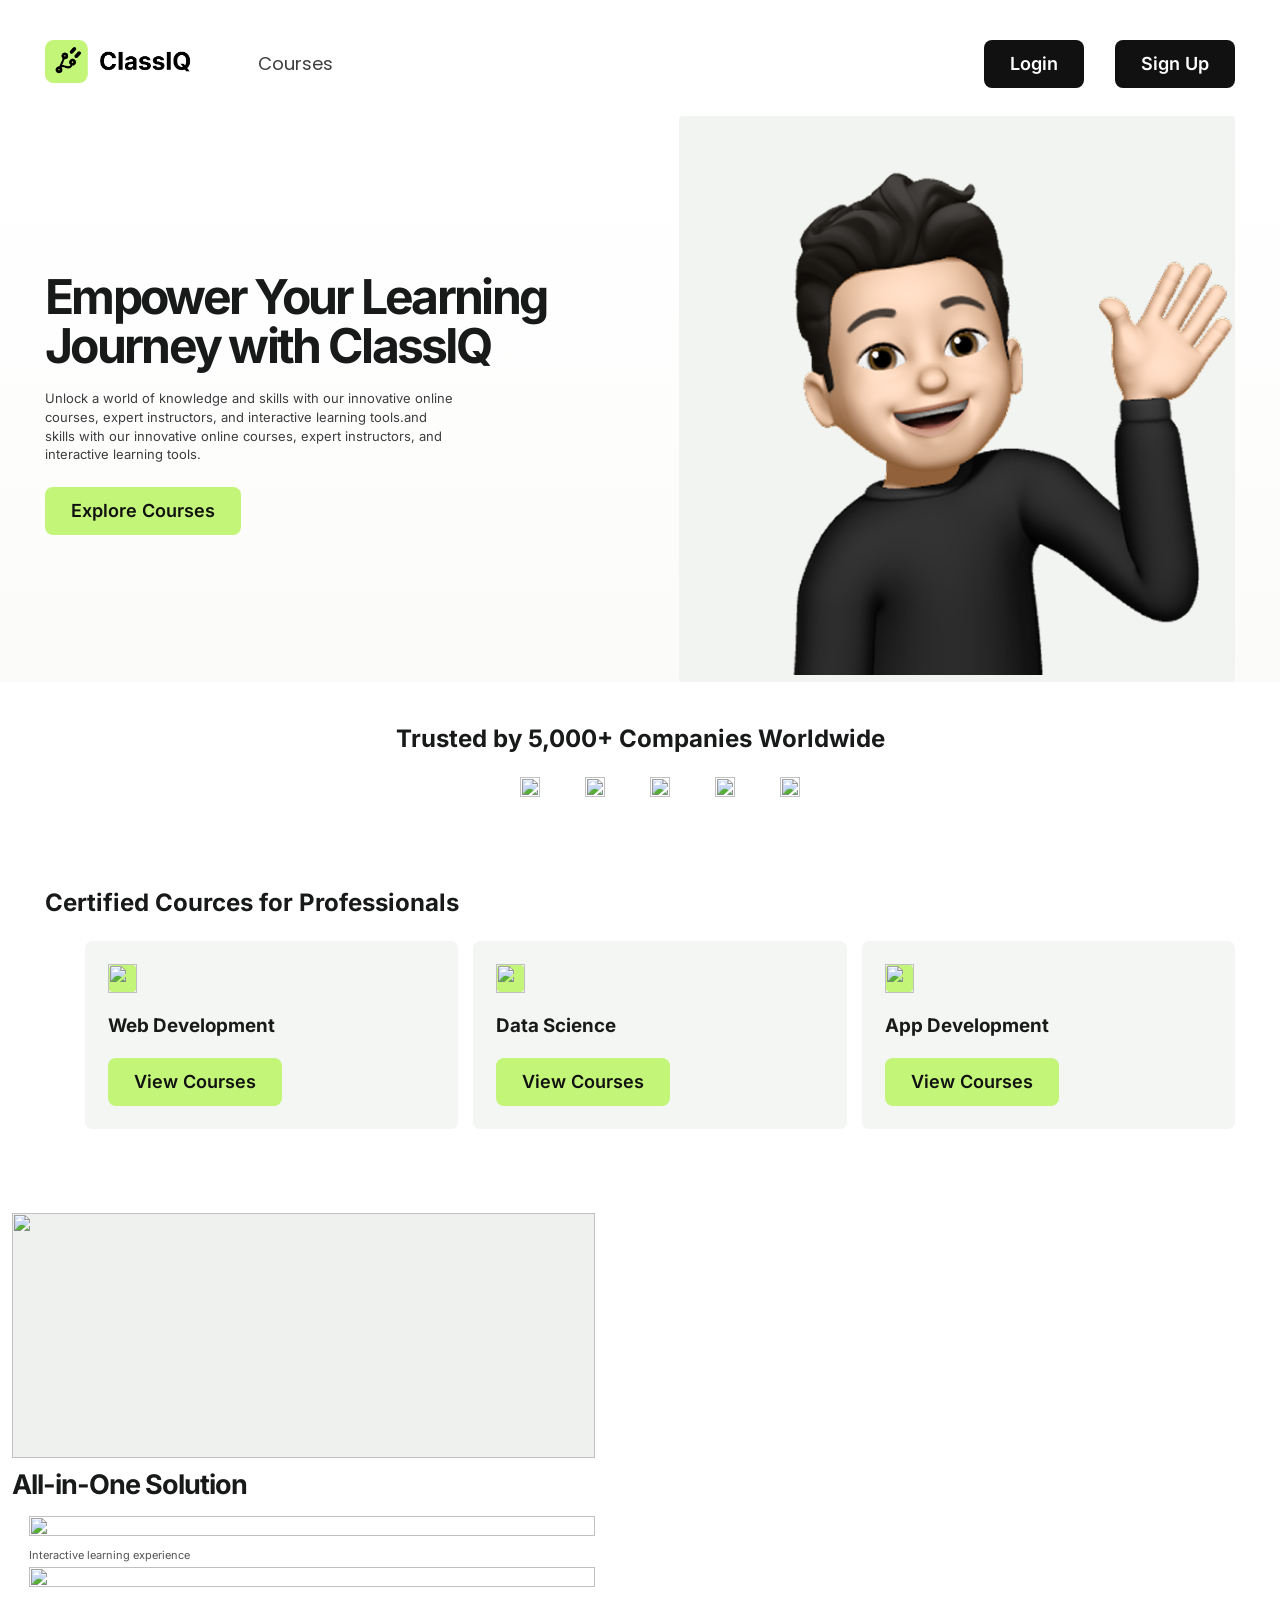
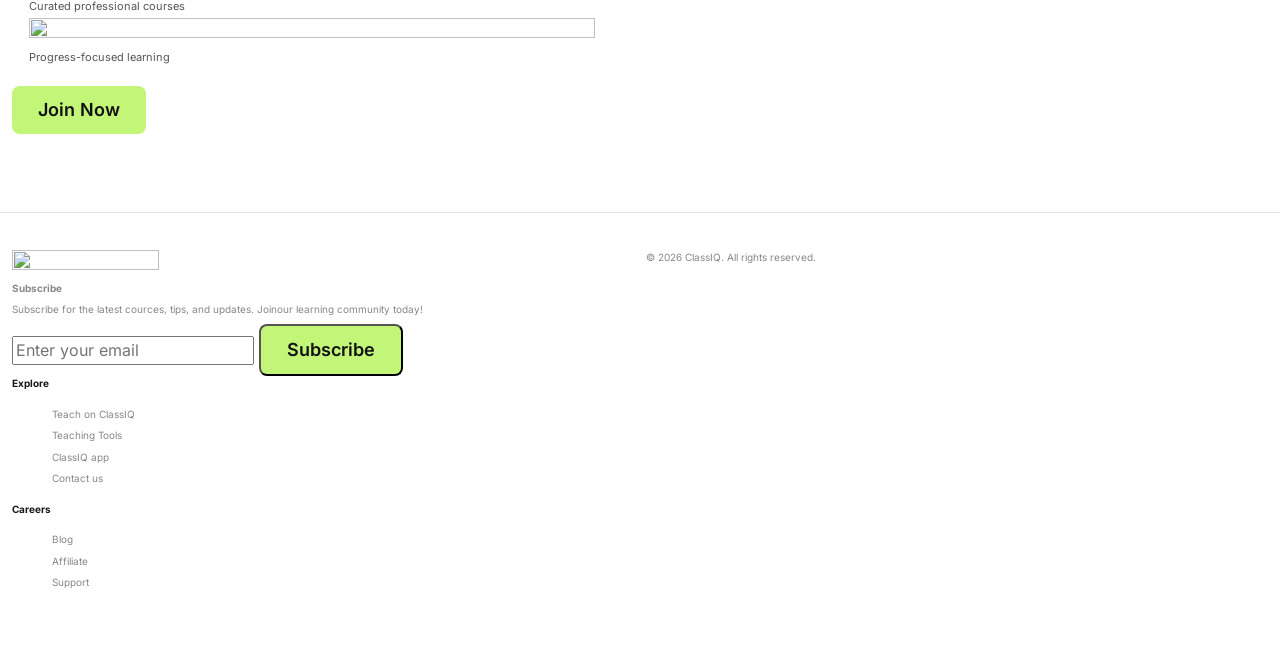
==== index.html @ 42ed6d86 "files uploaded" ====
<!doctype html>
<html lang="en">
<head>
  <meta charset="utf-8">
  <meta name="viewport" content="width=device-width, initial-scale=1">
  <meta name="description" content="ClassIQ - Empower your learning journey">
  <title>ClassIQ — Home</title>
  <link rel="stylesheet" href="assets/css/style.css">
</head>

<body>
<header class="header">
  <div class="container">
    <div class="headerinner">
      <div class="leftsec">
        <button class="mobilemenu" aria-label="Toggle navigation" aria-expanded="false">☰</button>
  
        <div class="logo"><a href="index.html"><img src="assets/images/logo.png" alt="Logo" width="507" height="147"></a></div>
    
        <nav class="desktopnav">
          <a class="active" href="index.html">Home</a>
          <a href="courses.html">Courses</a>
        </nav>
      </div>
  
      <div class="headeractions">
        <a class="btn btnblack" href="login.html">Login</a>
        <a class="btn btnblack" href="signup.html">Sign Up</a>
      </div>
    </div>
  </div>
</header>

<main>
  <section class="hero">
    <div class="container herogrid">
      <div class="herocontent">
        <h1>Empower Your Learning Journey with <span>ClassIQ</span></h1>
        <p class="herotext">Unlock a world of knowledge and skills with our innovative online courses, expert instructors, and interactive learning tools.and skills with our innovative online courses, expert instructors, and interactive learning tools.</p>
        <a class="btn btngreen" href="courses.html">Explore Courses</a>
      </div>

      <div class="herovisual">
        <span class="arrow1"></span>
        <span class="arrow2"></span>
        <img src="assets/images/main-banner-img.png" alt="Person" width="602" height="606">
      </div>
    </div>
  </section>

  <section class="trusted">
    <div class="container">
      <h2>Trusted by 5,000+ Companies Worldwide</h2>

      <ul class="partnerrow">
        <li><img src="" alt="" width="" height=""></li>
        <li><img src="" alt="" width="" height=""></li>
        <li><img src="" alt="" width="" height=""></li>
        <li><img src="" alt="" width="" height=""></li>
        <li><img src="" alt="" width="" height=""></li>
      </ul>
    </div>
  </section>
  

  <section class="cources">
    <div class="container">
      <h2>Certified Cources for Professionals</h2>
  
      <ul>
        <li>        
          <div class="featureicon"><img src="" alt="" width="" height=""></div>
          <h3>Web Development</h3>
          <a class="btn btngreen" href="courses.html">View Courses</a>
        </li>
        <li>        
          <div class="featureicon"><img src="" alt="" width="" height=""></div>
          <h3>Data Science</h3>
          <a class="btn btngreen" href="courses.html">View Courses</a>
        </li>
        <li>        
          <div class="featureicon"><img src="" alt="" width="" height=""></div>
          <h3>App Development</h3>
          <a class="btn btngreen" href="courses.html">View Courses</a>
        </li>
      </ul>
    </div>
  </section>

  <section class="solution" id="about">
    <div class="container">
      <div class="solutionimage"><img src="" alt="" width="" height=""></div>
  
      <div class="solutioncopy">
        <h2>All-in-One Solution</h2>
        <ul>
          <li>
            <div class="iconbox"><img src="" alt="" width="" height=""></div>
            Interactive learning experience
          </li>
          <li>
            <div class="iconbox"><img src="" alt="" width="" height=""></div>
            Curated professional courses
          </li>
          <li>
            <div class="iconbox"><img src="" alt="" width="" height=""></div>
            Progress-focused learning
          </li>
        </ul>
        <a class="btn btngreen" href="courses.html">Join Now</a>
      </div>
    </div>
  </section>
</main>

<footer class="footer">
  <div class="footerinner">
    <div class="container">
      <div class="leftsec">
        <div class="logo"><a href="index.html"><img src="" alt="" width="" height=""></a></div>
        <p><strong>Subscribe</strong></p>
        <p>Subscribe for the latest cources, tips, and updates. Joinour learning community today!</p>
        <div class="formbox">
          <input type="email" name="email" id="enail" placeholder="Enter your email">
          <button class="btn btngreen" type="submit">Subscribe</button>
        </div>
      </div>
    
      <div class="business">
        <h3>Explore</h3>
        <ul>
          <li><a href="">Teach on ClassIQ</a></li>
          <li><a href="">Teaching Tools</a></li>
          <li><a href="">ClassIQ app</a></li>
          <li><a href="">Contact us</a></li>
        </ul>
      </div>
    
      <div class="careers">
        <h3>Careers</h3>
        <ul>
          <li><a href="">Blog</a></li>
          <li><a href="">Affiliate</a></li>
          <li><a href="">Support</a></li>
        </ul>
      </div>
    </div>
  </div>

  <div class="copyright">
    <div class="container">
      <p>&copy; 2026 ClassIQ. All rights reserved.</p>
      <ul>
        <li><a href="" class="socialbtn insta"></a></li>
        <li><a href="" class="socialbtn twt"></a></li>
        <li><a href="" class="socialbtn linkedin"></a></li>
      </ul>
    </div>
  </div>
</footer>


<!-- JavaScript -->
<script src="js/app.js"></script>

</body>
</html>
---- assets/css/style.css ----
/* Global Setting */
:root { --black: #111; --text: #181a19; --muted: #3E3E3E; --green: #C2F578; --green2: #9be329; --bg: #fff; --soft: #f4f6f3; --border: #e4e7e3; --poppins: "Poppins", sans-serif; --inter: "Inter", sans-serif;}
* { box-sizing: border-box; }
html { scroll-behavior: smooth; }
body { margin: 0; color: #181a19; font-family: Inter, ui-sans-serif, system-ui, -apple-system, BlinkMacSystemFont, "Segoe UI", sans-serif; background: #fff; line-height: 1.45; }
a { text-decoration: none; color: inherit; }
button, input { font: inherit; }
ul { list-style-type: none; }
img{ width: 100%; height: 100%;}

/* poppins-300 - latin */
@font-face {
  font-display: swap; /* Check https://developer.mozilla.org/en-US/docs/Web/CSS/@font-face/font-display for other options. */
  font-family: 'Poppins';
  font-style: normal;
  font-weight: 300;
  src: url('/assets/fonts/poppins/poppins-v24-latin-300.woff2') format('woff2'); /* Chrome 36+, Opera 23+, Firefox 39+, Safari 12+, iOS 10+ */
}
/* poppins-regular - latin */
@font-face {
  font-display: swap; /* Check https://developer.mozilla.org/en-US/docs/Web/CSS/@font-face/font-display for other options. */
  font-family: 'Poppins';
  font-style: normal;
  font-weight: 400;
  src: url('/assets/fonts/poppins/poppins-v24-latin-regular.woff2') format('woff2'); /* Chrome 36+, Opera 23+, Firefox 39+, Safari 12+, iOS 10+ */
}
/* poppins-500 - latin */
@font-face {
  font-display: swap; /* Check https://developer.mozilla.org/en-US/docs/Web/CSS/@font-face/font-display for other options. */
  font-family: 'Poppins';
  font-style: normal;
  font-weight: 500;
  src: url('/assets/fonts/poppins/poppins-v24-latin-500.woff2') format('woff2'); /* Chrome 36+, Opera 23+, Firefox 39+, Safari 12+, iOS 10+ */
}
/* poppins-600 - latin */
@font-face {
  font-display: swap; /* Check https://developer.mozilla.org/en-US/docs/Web/CSS/@font-face/font-display for other options. */
  font-family: 'Poppins';
  font-style: normal;
  font-weight: 600;
  src: url('/assets/fonts/poppins/poppins-v24-latin-600.woff2') format('woff2'); /* Chrome 36+, Opera 23+, Firefox 39+, Safari 12+, iOS 10+ */
}
/* poppins-700 - latin */
@font-face {
  font-display: swap; /* Check https://developer.mozilla.org/en-US/docs/Web/CSS/@font-face/font-display for other options. */
  font-family: 'Poppins';
  font-style: normal;
  font-weight: 700;
  src: url('/assets/fonts/poppins/poppins-v24-latin-700.woff2') format('woff2'); /* Chrome 36+, Opera 23+, Firefox 39+, Safari 12+, iOS 10+ */
}
/* poppins-800 - latin */
@font-face {
  font-display: swap; /* Check https://developer.mozilla.org/en-US/docs/Web/CSS/@font-face/font-display for other options. */
  font-family: 'Poppins';
  font-style: normal;
  font-weight: 800;
  src: url('/assets/fonts/poppins/poppins-v24-latin-800.woff2') format('woff2'); /* Chrome 36+, Opera 23+, Firefox 39+, Safari 12+, iOS 10+ */
}

/* inter-regular - latin */
@font-face {
  font-display: swap; /* Check https://developer.mozilla.org/en-US/docs/Web/CSS/@font-face/font-display for other options. */
  font-family: 'Inter';
  font-style: normal;
  font-weight: 400;
  src: url('/assets/fonts/inter/inter-v20-latin-regular.woff2') format('woff2'); /* Chrome 36+, Opera 23+, Firefox 39+, Safari 12+, iOS 10+ */
}
/* inter-600 - latin */
@font-face {
  font-display: swap; /* Check https://developer.mozilla.org/en-US/docs/Web/CSS/@font-face/font-display for other options. */
  font-family: 'Inter';
  font-style: normal;
  font-weight: 600;
  src: url('/assets/fonts/inter/inter-v20-latin-600.woff2') format('woff2'); /* Chrome 36+, Opera 23+, Firefox 39+, Safari 12+, iOS 10+ */
}
/* inter-700 - latin */
@font-face {
  font-display: swap; /* Check https://developer.mozilla.org/en-US/docs/Web/CSS/@font-face/font-display for other options. */
  font-family: 'Inter';
  font-style: normal;
  font-weight: 700;
  src: url('/assets/fonts/inter/inter-v20-latin-700.woff2') format('woff2'); /* Chrome 36+, Opera 23+, Firefox 39+, Safari 12+, iOS 10+ */
}

.container { width: min(1190px, 96%); margin: 0 auto; }

.header { padding: 40px 0 27px; background: var(--bg); }
.headerinner { margin: auto; display: flex; align-items: center; justify-content: space-between;}
.header .leftsec{ display: flex; align-items: center; gap: 66px;}
.logo { width: 147px; height: auto;}

.desktopnav { display: flex; gap: 30px; margin-left: auto; margin-right: 35px; }
.desktopnav a { font-size: 18px; font-style: 400; font-family: var(--poppins); color: var(--muted);}
.desktopnav a:hover { color: var(--green2);}
.desktopnav a.active{ display: none;}

/* Header buttons */
.headeractions { display: flex; gap: 31px; }

/* Buttons */
.btn { border-radius: 8px; display: inline-flex; align-items: center; justify-content: center; gap: 12px; padding: 11px 26px; font-size: 18px; font-weight: 600; font-family: var(--inter); cursor: pointer; transition: .2s; }
.btnblack { background: #111; color: #fff; }
.btnblack:hover { background: #2d2d2d; }
.btnwhite { border-color: #111; background: #fff; }
.btngreen { background: var(--green); color: #111; }
.btngreen:hover { background: var(--green2); transform: translateY(-1px); }
.btnfull { width: 100%; }

/* Mobile menu */
.mobilemenu { display: none; margin-left: auto; border: 0; background: none; font-size: 21px; }

/* HERO */
.hero { background: linear-gradient(180deg, #fff 0, #fbfcfa 100%); }
.herogrid { min-height: 475px; display: grid; grid-template-columns: 1fr .92fr; align-items: center; gap: 30px; }
.hero h1 { font-size: 48px; line-height: 1.03; letter-spacing: -2.7px; margin: 10px 0 18px; }
.hero h1 span, .coursesbanner h1 span { font-weight: 850; }
.herotext { font-size: 13px; color: var(--muted); max-width: 415px; margin: 0 0 23px; }

/* CSS ILLUSTRATION */
.herovisual { background: #f2f4f1; border-radius: 3px; position: relative; overflow: hidden; }

/* TRUSTED SECTION */
.trusted { text-align: center; padding: 21px 0 42px; }
.trusted p { font-size: 9px; color: #a0a3a1; margin: 0; }
.trusted strong { color: #555; }
.partnerrow { display: flex; justify-content: center; align-items: center; gap: 45px; margin: 15px 0 22px; color: #a3a7a4; font-weight: 750; font-size: 14px; }

/* FEATURES */
.cources ul { display: grid; grid-template-columns: repeat(3, 1fr); gap: 15px; padding-bottom: 68px; }
.cources ul li { background: var(--soft); padding: 23px; border-radius: 7px; min-height: 145px; }
.featureicon { width: 29px; height: 29px; background: var(--green); border-radius: 7px; display: grid; place-items: center; font-size: 13px; font-weight: 900; }
.feature h3 { font-size: 13px; margin: 14px 0 5px; }
.feature p { font-size: 10px; color: var(--muted); margin: 0; max-width: 190px; }

/* SOLUTION SECTION */
.solution { display: grid; grid-template-columns: 1fr 1fr; gap: 65px; align-items: center; padding-bottom: 78px; }
.solutionimage { height: 245px; background: #eef1ee; position: relative; overflow: hidden; }
.solution h2 { font-size: 27px; letter-spacing: -1px; margin: 7px 0 12px; }
.solution ul { padding-left: 17px; color: #555; font-size: 11px; line-height: 2.1; margin: 0 0 17px; }

/* FOOTER */
.footer { border-top: 1px solid var(--border); padding: 30px 0 42px; display: grid; grid-template-columns: 2fr 1fr 1fr; gap: 35px; }
.footer p, .footer a { display: block; color: #858985; font-size: 10px; margin: 7px 0; }
.footer h3 { font-size: 10px; margin: 0 0 10px; }

/* AUTH PAGE */
.auth-page { background: #f7f8f6; min-height: 100vh; }
.auth-main { min-height: calc(100vh - 72px); display: grid; place-items: center; padding: 35px 16px; }
.auth-main .authcard { width: min(100%, 365px); background: #fff; border: 1px solid var(--border); border-radius: 8px; padding: 30px 31px; box-shadow: 0 14px 40px rgba(20,30,20,.06); }
.auth-main h1 { font-size: 25px; letter-spacing: -.7px; margin: 5px 0; }

/* Form fields */
.field { display: block; margin-bottom: 11px; }
.field span { display: block; font-size: 10px; font-weight: 750; margin-bottom: 5px; }
.field input { width: 100%; height: 37px; border: 1px solid #d5d9d5; border-radius: 4px; padding: 0 10px; font-size: 10px; outline: 0; }
.field input:focus { border-color: #8a8f8a; box-shadow: 0 0 0 3px rgba(184,255,62,.18); }
.field input.invalid { border-color: #d94a4a; }
.field small, .terms-error { display: block; min-height: 13px; color: #ca3e3e; font-size: 9px; margin-top: 2px; }

/* Form options */
.formmessage { text-align: center; min-height: 15px; font-size: 9px; margin: 8px 0 0; }
.success { color: #27782b; }
.errormessage { color: #ca3e3e; }
.authswitch { text-align: center; color: #858985; font-size: 9px; margin: 18px 0 0; }
.authswitch a { color: #111; font-weight: 750; }

/* COURSES PAGE */
.courses-banner { background: #f3f5f2; }
.courses-banner-inner { min-height: 275px; display: grid; grid-template-columns: 1fr .75fr; align-items: center; padding: 30px 55px; }
.courses-banner h1 { font-size: 36px; letter-spacing: -1.7px; margin: 8px 0 12px; line-height: 1.05; }
.courses-banner p:not(.kicker) { font-size: 11px; color: var(--muted); max-width: 430px; }

/* Course hero illustration */
.course-illustration { height: 190px; position: relative; }
.laptop { position: absolute; right: 18px; top: 50px; width: 190px; height: 105px; border: 6px solid #dfe3df; background: #e8ebe8; border-radius: 6px; }
.laptop:after { content: ""; position: absolute; left: -17px; bottom: -15px; width: 208px; height: 10px; background: #bfc5bf; border-radius: 10px; }
.student-course { left: 35%; bottom: -10px; transform: scale(.7); transform-origin: bottom center; }

/* Course area */
.courses-area { padding: 48px 0 75px; }
.courses-heading { display: flex; justify-content: space-between; align-items: end; margin-bottom: 23px; }
.courses-heading h2 { font-size: 23px; letter-spacing: -.8px; margin: 5px 0; }
.count { font-size: 8px; background: #eef0ed; color: #777; padding: 4px 7px; border-radius: 20px; vertical-align: middle; }

/* Search */
.search { position: relative; width: 225px; }
.search span { position: absolute; left: 11px; top: 7px; color: #777; font-size: 16px; }
.search input { height: 36px; width: 100%; border: 1px solid #d9ddd9; border-radius: 5px; padding: 0 10px 0 30px; font-size: 10px; outline: 0; }

/* Course grid */
.course-grid { display: grid; grid-template-columns: repeat(3, 1fr); gap: 16px; }
.course-card { border: 1px solid var(--border); border-radius: 8px; overflow: hidden; background: #fff; transition: .2s; }
.course-card:hover { transform: translateY(-3px); box-shadow: 0 12px 30px rgba(20,25,20,.07); }
.course-card[hidden] { display: none; }

/* Course thumbnails */
.thumb { height: 120px; background: #f0f2ef; display: grid; place-items: center; font-size: 29px; font-weight: 900; letter-spacing: -2px; }
.thumb em { color: #8dd52c; font-style: normal; }
.thumb-js { font-size: 42px; }
.thumb-rwd { font-size: 25px; }
.thumb-git { font-size: 32px; }
.thumb-a11y { font-size: 23px; }
.thumb-perf { font-size: 45px; }

/* Course information */
.course-info { padding: 14px; }
.tag { font-size: 8px; color: #5c773b; background: #eff6e9; border-radius: 20px; padding: 4px 7px; }
.course-info h3 { font-size: 12px; margin: 9px 0 5px; }
.course-info p { font-size: 9px; color: var(--muted); min-height: 27px; margin: 0 0 12px; }
.course-info > div:last-child { display: flex; justify-content: space-between; font-size: 8px; color: #777; }
.empty { text-align: center; color: #777; font-size: 11px; padding: 30px; }
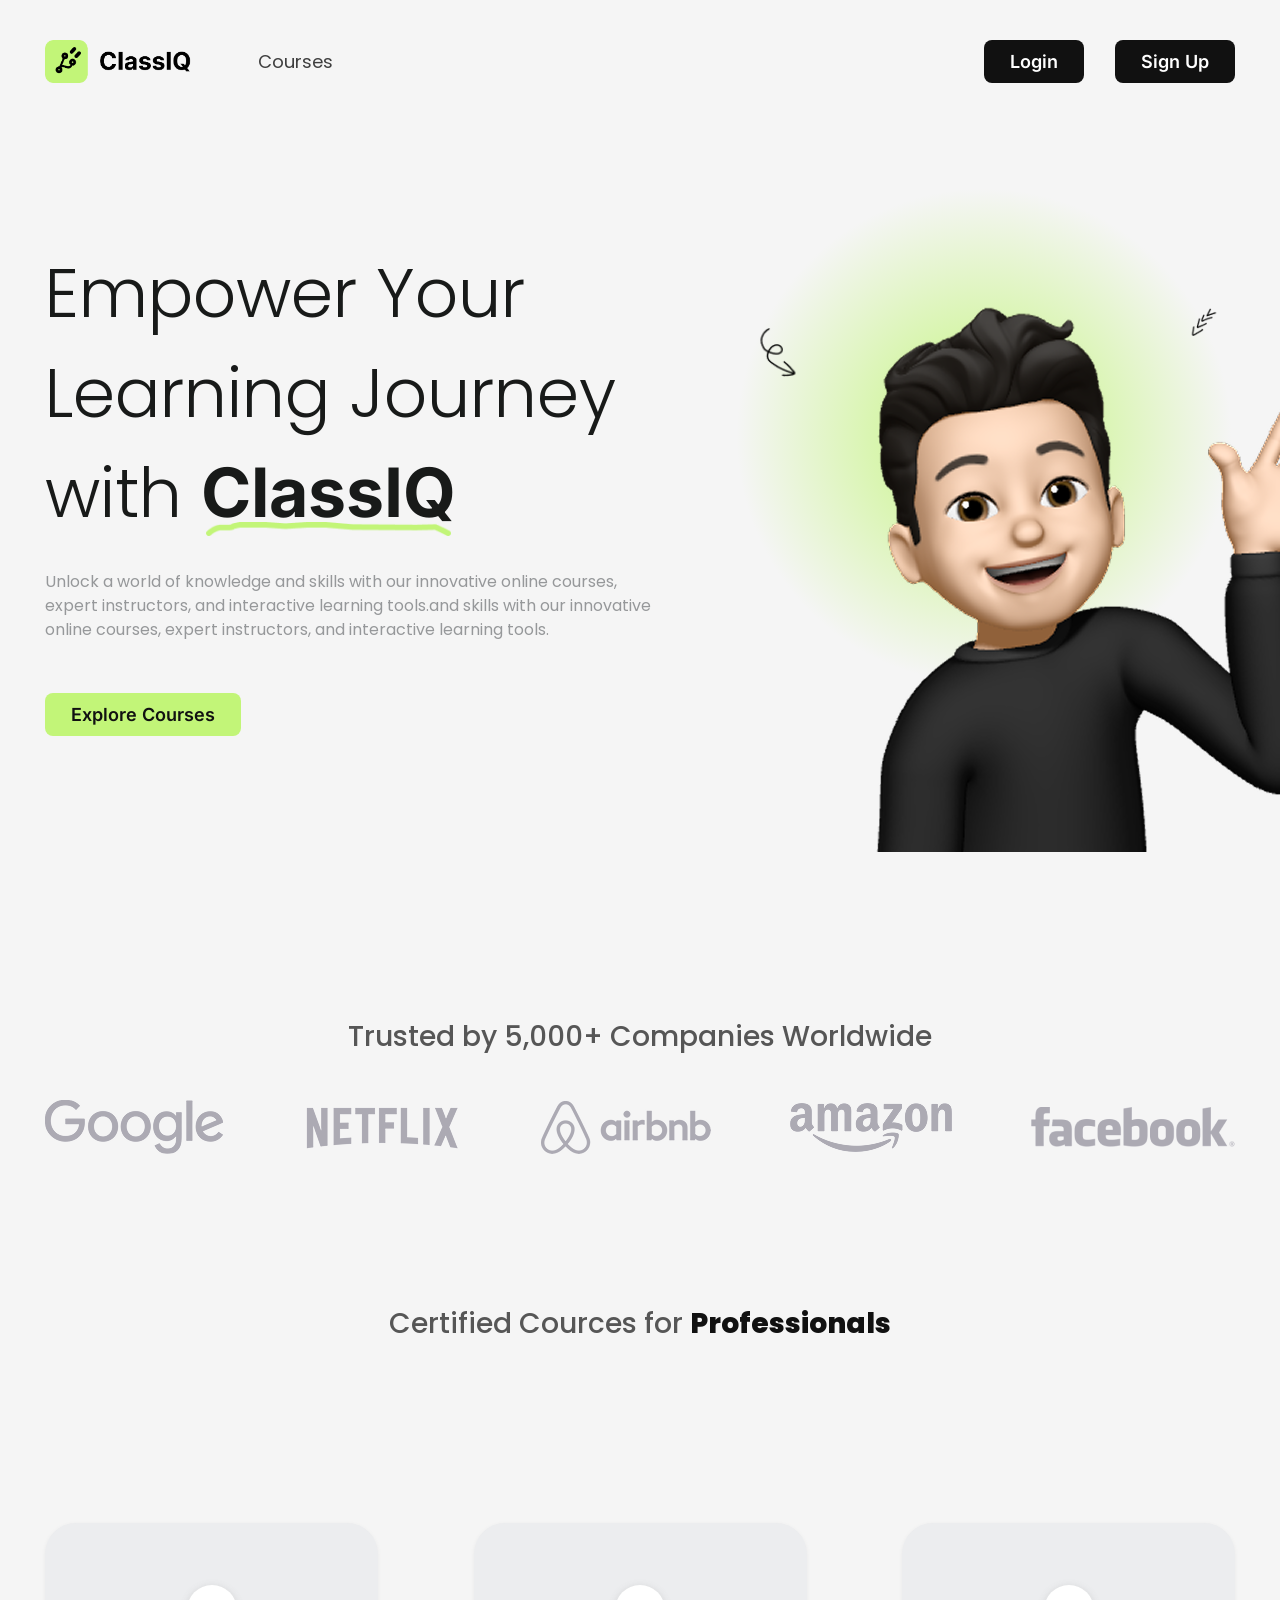
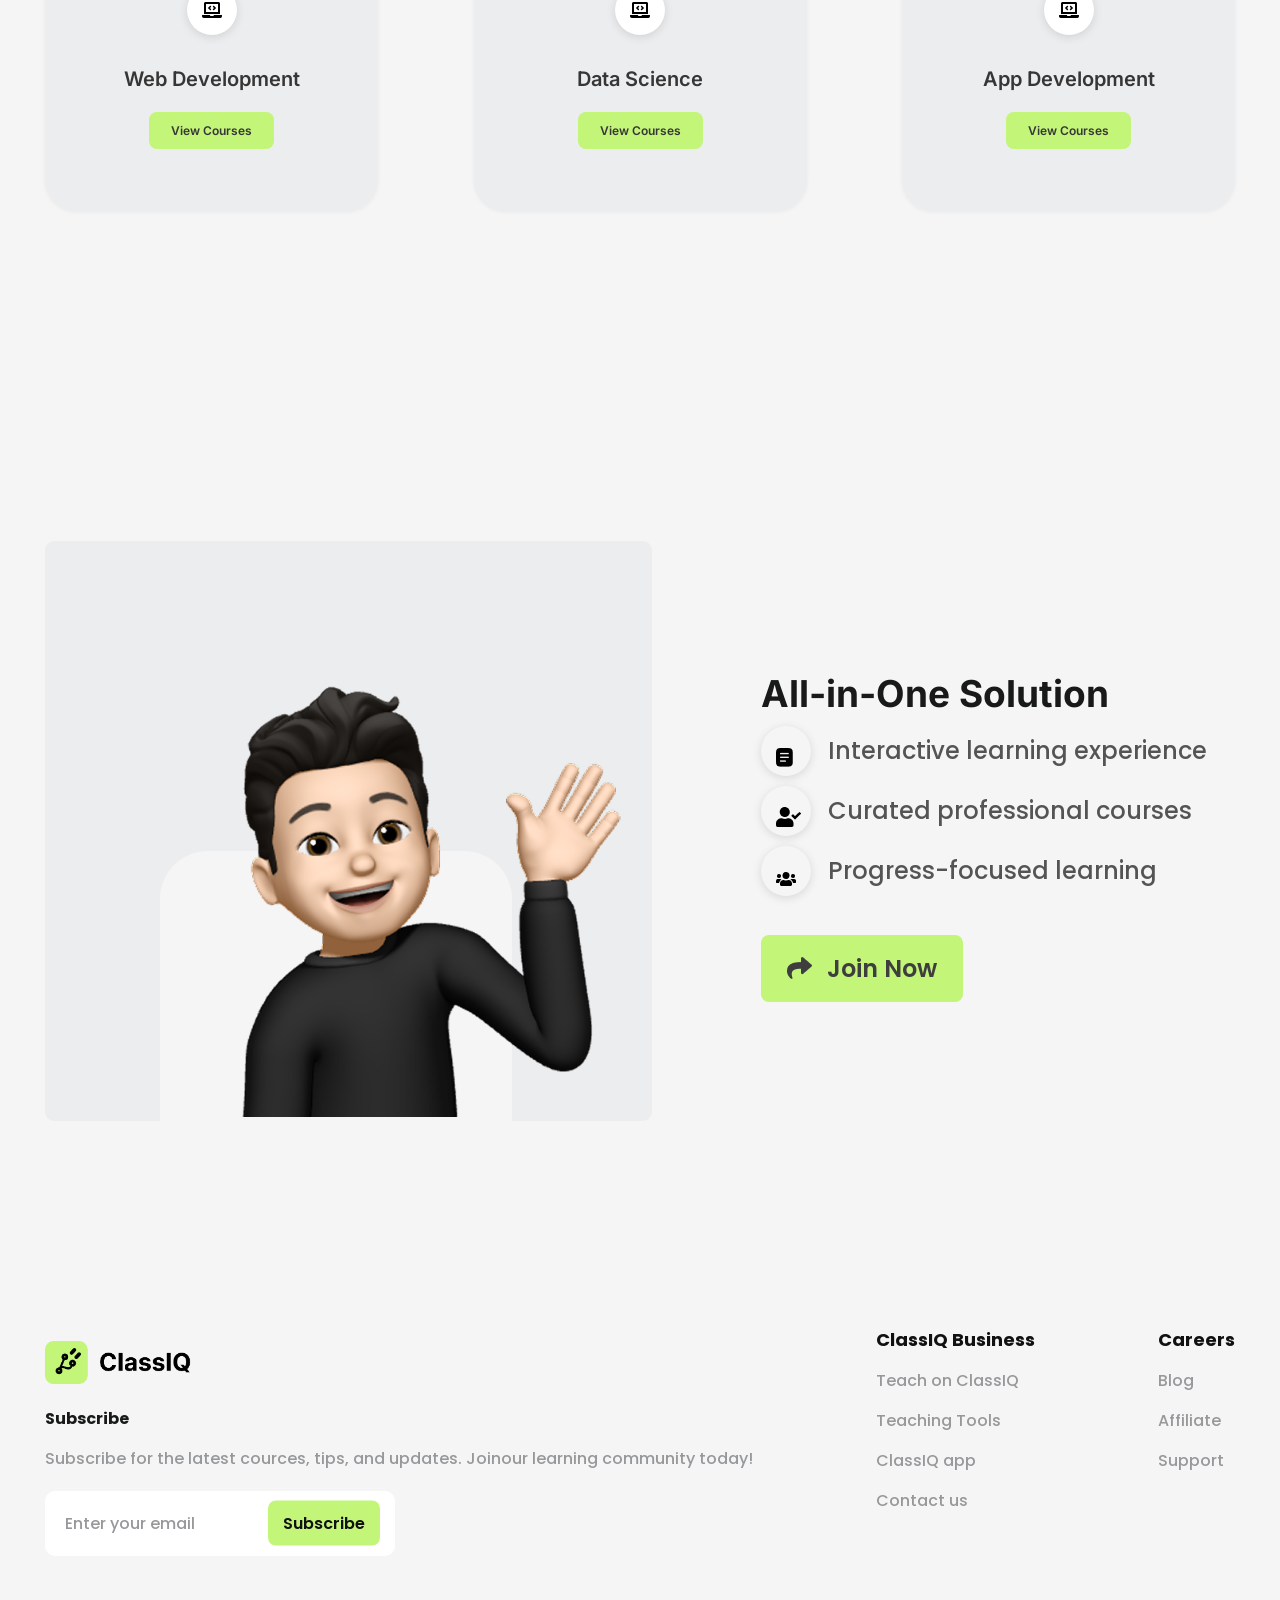
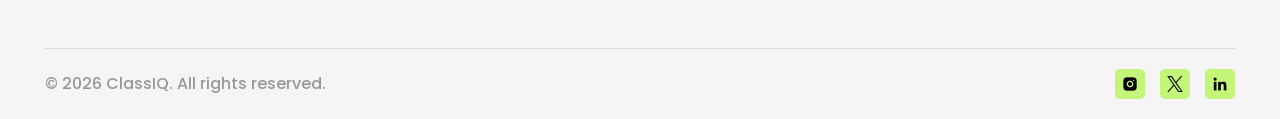
==== commit 94ebf819: "changes uploaded" ====
--- a/index.html
+++ b/index.html
@@ -18,8 +18,8 @@
         <div class="logo"><a href="index.html"><img src="assets/images/logo.png" alt="Logo" width="507" height="147"></a></div>
     
         <nav class="desktopnav">
-          <a class="active" href="index.html">Home</a>
-          <a href="courses.html">Courses</a>
+          <a href="index.html">Home</a>
+          <a href="cources.html">Courses</a>
         </nav>
       </div>
   
@@ -53,11 +53,11 @@
       <h2>Trusted by 5,000+ Companies Worldwide</h2>
 
       <ul class="partnerrow">
-        <li><img src="" alt="" width="" height=""></li>
-        <li><img src="" alt="" width="" height=""></li>
-        <li><img src="" alt="" width="" height=""></li>
-        <li><img src="" alt="" width="" height=""></li>
-        <li><img src="" alt="" width="" height=""></li>
+        <li><img src="assets/images/google-logo.png" alt="Google" width="178" height="54"></li>
+        <li><img src="assets/images/netflix_logo.png" alt="Netflix" width="160" height="49"></li>
+        <li><img src="assets/images/airbnb-logo.png" alt="Airbnb" width="170" height="53"></li>
+        <li><img src="assets/images/amazon-logo.png" alt="Amazon" width="162" height="49"></li>
+        <li><img src="assets/images/fb-logo.png" alt="Facebook" width="204" height="40"></li>
       </ul>
     </div>
   </section>
@@ -65,21 +65,21 @@
 
   <section class="cources">
     <div class="container">
-      <h2>Certified Cources for Professionals</h2>
+      <h2>Certified Cources for <span>Professionals</span></h2>
   
       <ul>
         <li>        
-          <div class="featureicon"><img src="" alt="" width="" height=""></div>
+          <div class="featureicon"><img src="assets/images/pc-icon.png" alt="Computer" width="20" height="16"></div>
           <h3>Web Development</h3>
           <a class="btn btngreen" href="courses.html">View Courses</a>
         </li>
         <li>        
-          <div class="featureicon"><img src="" alt="" width="" height=""></div>
+          <div class="featureicon"><img src="assets/images/pc-icon.png" alt="Computer" width="20" height="16"></div>
           <h3>Data Science</h3>
           <a class="btn btngreen" href="courses.html">View Courses</a>
         </li>
         <li>        
-          <div class="featureicon"><img src="" alt="" width="" height=""></div>
+          <div class="featureicon"><img src="assets/images/pc-icon.png" alt="Computer" width="20" height="16"></div>
           <h3>App Development</h3>
           <a class="btn btngreen" href="courses.html">View Courses</a>
         </li>
@@ -89,25 +89,25 @@
 
   <section class="solution" id="about">
     <div class="container">
-      <div class="solutionimage"><img src="" alt="" width="" height=""></div>
+      <div class="solutionimage"><img src="assets/images/main-banner-img.png" alt="Person" width="602" height="606"></div>
   
       <div class="solutioncopy">
         <h2>All-in-One Solution</h2>
         <ul>
           <li>
-            <div class="iconbox"><img src="" alt="" width="" height=""></div>
+            <div class="iconbox"><img src="assets/images/note-icon.png" alt="Note" width="17" height="19"></div>
             Interactive learning experience
           </li>
           <li>
-            <div class="iconbox"><img src="" alt="" width="" height=""></div>
+            <div class="iconbox"><img src="assets/images/person-icon.png" alt="Person" width="25" height="20"></div>
             Curated professional courses
           </li>
           <li>
-            <div class="iconbox"><img src="" alt="" width="" height=""></div>
+            <div class="iconbox"><img src="assets/images/users-icon.png" alt="Users" width="20" height="16"></div>
             Progress-focused learning
           </li>
         </ul>
-        <a class="btn btngreen" href="courses.html">Join Now</a>
+        <a class="btn btngreen" href="courses.html"><img src="assets/images/rounded-arrow-icon.png" alt="Arrow" width="25" height="22">Join Now</a>
       </div>
     </div>
   </section>
@@ -117,31 +117,33 @@
   <div class="footerinner">
     <div class="container">
       <div class="leftsec">
-        <div class="logo"><a href="index.html"><img src="" alt="" width="" height=""></a></div>
+        <div class="logo"><a href="index.html"><img src="assets/images/logo.png" alt="Logo" width="507" height="147"></a></div>
         <p><strong>Subscribe</strong></p>
         <p>Subscribe for the latest cources, tips, and updates. Joinour learning community today!</p>
-        <div class="formbox">
-          <input type="email" name="email" id="enail" placeholder="Enter your email">
-          <button class="btn btngreen" type="submit">Subscribe</button>
-        </div>
+        <form id="subscribeForm">
+          <div class="formbox">
+            <input type="email" name="email" id="email" placeholder="Enter your email">
+            <button class="btn btngreen" type="submit">Subscribe</button>
+          </div>
+        </form>
       </div>
     
       <div class="business">
-        <h3>Explore</h3>
+        <h3>ClassIQ Business</h3>
         <ul>
-          <li><a href="">Teach on ClassIQ</a></li>
-          <li><a href="">Teaching Tools</a></li>
-          <li><a href="">ClassIQ app</a></li>
-          <li><a href="">Contact us</a></li>
+          <li><a href="javascript:void(0)">Teach on ClassIQ</a></li>
+          <li><a href="javascript:void(0)">Teaching Tools</a></li>
+          <li><a href="javascript:void(0)">ClassIQ app</a></li>
+          <li><a href="javascript:void(0)">Contact us</a></li>
         </ul>
       </div>
     
       <div class="careers">
         <h3>Careers</h3>
         <ul>
-          <li><a href="">Blog</a></li>
-          <li><a href="">Affiliate</a></li>
-          <li><a href="">Support</a></li>
+          <li><a href="javascript:void(0)">Blog</a></li>
+          <li><a href="javascript:void(0)">Affiliate</a></li>
+          <li><a href="javascript:void(0)">Support</a></li>
         </ul>
       </div>
     </div>
@@ -151,9 +153,9 @@
     <div class="container">
       <p>&copy; 2026 ClassIQ. All rights reserved.</p>
       <ul>
-        <li><a href="" class="socialbtn insta"></a></li>
-        <li><a href="" class="socialbtn twt"></a></li>
-        <li><a href="" class="socialbtn linkedin"></a></li>
+        <li><a href="javascript:void(0)" class="insta"></a></li>
+        <li><a href="javascript:void(0)" class="twt"></a></li>
+        <li><a href="javascript:void(0)" class="linkedin"></a></li>
       </ul>
     </div>
   </div>
@@ -161,7 +163,7 @@
 
 
 <!-- JavaScript -->
-<script src="js/app.js"></script>
+<script src="assets/js/app.js"></script>
 
 </body>
 </html>
--- a/assets/css/style.css
+++ b/assets/css/style.css
@@ -1,11 +1,12 @@
 /* Global Setting */
-:root { --black: #111; --text: #181a19; --muted: #3E3E3E; --green: #C2F578; --green2: #9be329; --bg: #fff; --soft: #f4f6f3; --border: #e4e7e3; --poppins: "Poppins", sans-serif; --inter: "Inter", sans-serif;}
-* { box-sizing: border-box; }
+:root { --black: #111; --text: #181a19; --muted: #3E3E3E; --green: #C2F578; --green2: #9be329; --bg: #fff; --soft: #ECEDEF; --border: #e4e7e3; --poppins: "Poppins", sans-serif; --inter: "Inter", sans-serif;}
+* { box-sizing: border-box; margin: 0; padding: 0;}
 html { scroll-behavior: smooth; }
-body { margin: 0; color: #181a19; font-family: Inter, ui-sans-serif, system-ui, -apple-system, BlinkMacSystemFont, "Segoe UI", sans-serif; background: #fff; line-height: 1.45; }
+body { margin: 0; color: #181a19; font-family: var(--inter); background: #F5F5F5; line-height: normal;}
+body.auth-page { background: var(--bg);}
 a { text-decoration: none; color: inherit; }
 button, input { font: inherit; }
-ul { list-style-type: none; }
+ul { list-style-type: none; padding: 0; margin: 0;}
 img{ width: 100%; height: 100%;}
 
 /* poppins-300 - latin */
@@ -82,17 +83,18 @@
   src: url('/assets/fonts/inter/inter-v20-latin-700.woff2') format('woff2'); /* Chrome 36+, Opera 23+, Firefox 39+, Safari 12+, iOS 10+ */
 }
 
-.container { width: min(1190px, 96%); margin: 0 auto; }
-
-.header { padding: 40px 0 27px; background: var(--bg); }
+.container { width: min(1190px, 96%); margin: 0 auto; position: relative;}
+
+.header { padding: 40px 0 27px;}
 .headerinner { margin: auto; display: flex; align-items: center; justify-content: space-between;}
 .header .leftsec{ display: flex; align-items: center; gap: 66px;}
-.logo { width: 147px; height: auto;}
+.logo { width: 147px; height: auto; font-size: 0;}
 
 .desktopnav { display: flex; gap: 30px; margin-left: auto; margin-right: 35px; }
-.desktopnav a { font-size: 18px; font-style: 400; font-family: var(--poppins); color: var(--muted);}
+.desktopnav a { font-size: 18px; font-weight: 400; font-family: var(--poppins); color: var(--muted);}
 .desktopnav a:hover { color: var(--green2);}
 .desktopnav a.active{ display: none;}
+.mobileclose{ display: none;}
 
 /* Header buttons */
 .headeractions { display: flex; gap: 31px; }
@@ -107,105 +109,362 @@
 .btnfull { width: 100%; }
 
 /* Mobile menu */
-.mobilemenu { display: none; margin-left: auto; border: 0; background: none; font-size: 21px; }
+.mobilemenu { display: none; margin-left: auto; border: 0; background: none; font-size: 21px; line-height: 100%;}
 
 /* HERO */
-.hero { background: linear-gradient(180deg, #fff 0, #fbfcfa 100%); }
-.herogrid { min-height: 475px; display: grid; grid-template-columns: 1fr .92fr; align-items: center; gap: 30px; }
-.hero h1 { font-size: 48px; line-height: 1.03; letter-spacing: -2.7px; margin: 10px 0 18px; }
-.hero h1 span, .coursesbanner h1 span { font-weight: 850; }
-.herotext { font-size: 13px; color: var(--muted); max-width: 415px; margin: 0 0 23px; }
+main{ overflow: hidden;}
+.herocontent{ padding: 134px 0 120px; width: 620px;}
+.hero h1 { font-size: 68px; font-weight: 300; line-height: 100px; letter-spacing: -3%; margin: 0 0 26px; font-family: var(--poppins);}
+.hero h1 span { font-weight: 700; font-family: var(--inter); position: relative; display: inline-block; line-height: 100%;}
+.hero h1 span::before{ content: ""; position: absolute; bottom: -10px; left: 0; right: 0; background: url(../images/txt-border.png) no-repeat top center; height: 14px; background-size: contain;}
+.herotext { font-size: 16px; line-height: 24px; font-weight: 400; font-family: var(--poppins); color: #96989A; margin: 0 0 51px;}
 
 /* CSS ILLUSTRATION */
-.herovisual { background: #f2f4f1; border-radius: 3px; position: relative; overflow: hidden; }
+.herovisual { position: absolute; bottom: 0; right: -120px;}
+.herovisual::before{ content: ""; position: absolute; top: -60px; left: calc(50% - 70px); transform: translateX(-50%); width: 500px; height: 500px; background: radial-gradient(circle,rgba(194, 245, 120, 1) 0%, rgba(255, 255, 255, 0) 70%); border-radius: 50%;}
+.herovisual img{ position: relative;}
+.herovisual .arrow1{ position: absolute; top: 81px; left: 0; background: url(../images/banner-arrow1.png) no-repeat center; background-size: contain; width: 52px; height: 52px;}
+.herovisual .arrow2{ position: absolute; top: 62px; right: 136px; background: url(../images/banner-arrow2.png) no-repeat center; background-size: contain; width: 30px; height: 28px;}
 
 /* TRUSTED SECTION */
-.trusted { text-align: center; padding: 21px 0 42px; }
-.trusted p { font-size: 9px; color: #a0a3a1; margin: 0; }
-.trusted strong { color: #555; }
-.partnerrow { display: flex; justify-content: center; align-items: center; gap: 45px; margin: 15px 0 22px; color: #a3a7a4; font-weight: 750; font-size: 14px; }
+.trusted { text-align: center; padding: 160px 0 70px;}
+.trusted h2 { font-size: 28px; font-weight: 500; font-family: var(--poppins); color: #565656; margin: 0 0 42px; line-height: normal;}
+.partnerrow { display: flex; justify-content: space-between; align-items: center; gap: 20px;}
+.partnerrow li img{ filter: brightness(0) saturate(100%) invert(76%) sepia(7%) saturate(255%) hue-rotate(212deg) brightness(89%) contrast(91%);}
+.partnerrow li img:hover{ filter: unset;}
 
 /* FEATURES */
-.cources ul { display: grid; grid-template-columns: repeat(3, 1fr); gap: 15px; padding-bottom: 68px; }
-.cources ul li { background: var(--soft); padding: 23px; border-radius: 7px; min-height: 145px; }
-.featureicon { width: 29px; height: 29px; background: var(--green); border-radius: 7px; display: grid; place-items: center; font-size: 13px; font-weight: 900; }
-.feature h3 { font-size: 13px; margin: 14px 0 5px; }
-.feature p { font-size: 10px; color: var(--muted); margin: 0; max-width: 190px; }
+.cources{ padding: 75px 0 80px;}
+.cources h2 { font-size: 28px; font-weight: 500; font-family: var(--poppins); color: #565656; margin: 0 0 88px; line-height: normal; text-align: center;}
+.cources h2 span{ font-weight: 800; color: #111; font-family: var(--poppins);}
+.cources ul { display: flex; gap: 15px; padding: 90px 0; justify-content: space-between;}
+.cources ul li { background: var(--soft); padding: 23px; border-radius: 31px; width: 333px; padding: 62px 20px; box-shadow: 0 1px 4px 0 rgba(12, 12, 12, 0.05); box-sizing: border-box;}
+.featureicon { width: 50px; height: auto; aspect-ratio: 1/1; background: var(--bg); border-radius: 50%; display: grid; place-items: center; margin: 0 auto; box-shadow: rgba(99, 99, 99, 0.2) 0px 2px 8px 0px;}
+.featureicon img{ width: 20px; height: auto;}
+.cources ul li h3 { font-size: 20px; font-weight: 600; font-family: var(--inter); margin: 32px 0 21px; text-align: center; color: #373636;}
+.cources ul li a { font-size: 12px; font-weight: 600; padding: 11px 22px; color: #373636; font-family: var(--inter); margin: 0 auto; display: block; width: fit-content; box-sizing: border-box;}
 
 /* SOLUTION SECTION */
-.solution { display: grid; grid-template-columns: 1fr 1fr; gap: 65px; align-items: center; padding-bottom: 78px; }
-.solutionimage { height: 245px; background: #eef1ee; position: relative; overflow: hidden; }
-.solution h2 { font-size: 27px; letter-spacing: -1px; margin: 7px 0 12px; }
-.solution ul { padding-left: 17px; color: #555; font-size: 11px; line-height: 2.1; margin: 0 0 17px; }
+.solution{ padding: 160px 0 160px;}
+.solution .container{ display: flex; gap: 109px; align-items: center; justify-content: space-between;}
+.solutionimage { background: #ECEDEF; position: relative; overflow: hidden; border-radius: 9px; padding: 97px 29px 0 99px; box-sizing: border-box; position: relative;}
+.solutionimage::before{ content: ""; position: absolute; bottom: 0; left: 115px; background: #F5F5F5; width: 352px; height: 270px; border-top-left-radius: 48px; border-top-right-radius: 48px;}
+.solutionimage img{ width: 100%; height: auto; aspect-ratio: 1/1; z-index: 1; position: relative;}
+.solution .solutioncopy{ width: 50%;}
+.solution h2 { font-size: 37px; font-weight: 700; line-height: 65px;}
+.solution ul{ margin-bottom: 39px;}
+.solution ul li{ display: flex; gap: 17px; align-items: center; color: #555; font-size: 24px; font-weight: 500; line-height: normal; font-family: var(--poppins); margin: 0 0 10px; color: #545454;}
+.solution ul li .iconbox{ width: 50px; height: 50px; padding: 15px; box-shadow: rgba(99, 99, 99, 0.2) 0px 2px 8px 0px; border-radius: 50%;}
+.solution ul li .iconbox img{ width: auto; height: auto; background-size: contain;}
+.solution .btngreen{ display: flex; gap: 15px; font-size: 24px; font-weight: 600; font-family: var(--poppins); color: #3E3E3E; width: fit-content; padding: 16px 26px;}
+.solution .btngreen img{ width: 25px; height: auto;}
 
 /* FOOTER */
-.footer { border-top: 1px solid var(--border); padding: 30px 0 42px; display: grid; grid-template-columns: 2fr 1fr 1fr; gap: 35px; }
-.footer p, .footer a { display: block; color: #858985; font-size: 10px; margin: 7px 0; }
-.footer h3 { font-size: 10px; margin: 0 0 10px; }
+.footer .footerinner{ padding: 15px 0 50px;}
+.footer .footerinner .container{ padding: 30px 0 42px; display: flex; gap: 35px; gap: 20px; justify-content: space-between;}
+.footerinner p { display: block; font-size: 16px; font-weight: 500; font-family: var(--poppins); color: #96989A; margin-top: 15px;}
+.footerinner p strong{ color: var(--text);}
+.footerinner a { display: block; font-size: 16px; font-weight: 500; font-family: var(--poppins); color: #96989A; margin-top: 15px;}
+.footerinner a:hover{ color: var(--black);}
+.footerinner h3 { font-size: 18px; font-weight: 700; font-family: var(--poppins); margin: 0 0 10px; color: var(--black);}
+.footerinner .formbox{ position: relative; width: min(350px, 100%); margin-top: 20px;}
+.footerinner .formbox input{ width: 100%; border: 0; outline: 0; background: var(--bg); color: var(--black); border-radius: 10px; padding: 20px 140px 20px 20px; box-sizing: border-box; font-size: 16px; font-weight: 500; font-family: var(--poppins);}
+.footerinner .formbox input::placeholder{ font-size: 16px; font-weight: 500; font-family: var(--poppins); color: #96989A;}
+.footerinner .formbox button{ position: absolute; top: 50%; transform: translateY(-50%); right: 15px; font-size: 16px; font-weight: 600; font-family: var(--poppins); border: 0; outline: 0; padding: 10px 15px; margin: 0;}
+
+.copyright .container{ padding: 20px 0; border-top: 1px solid #ddd; display: flex; justify-content: space-between; align-items: center;}
+.copyright p{ display: block; font-size: 16px; font-weight: 500; font-family: var(--poppins); color: #96989A;}
+.copyright ul{ display: flex; gap: 15px;}
+.copyright ul li a{ display: block; width: 30px; height: 30px; background: var(--green); border-radius: 5px; position: relative;}
+.copyright ul li a::before{ content: ""; position: absolute; top: 50%; left: 50%; transform: translate(-50%, -50%);}
+.copyright ul li a.insta::before{ width: 16px; height: 16px; background: url(../images/instagram.png) no-repeat top; background-size: contain;}
+.copyright ul li a.twt::before{ width: 16px; height: 16px; background: url(../images/twitter.png) no-repeat top; background-size: contain;}
+.copyright ul li a.linkedin::before{ width: 16px; height: 16px; background: url(../images/linkedin.png) no-repeat top; background-size: contain;}
+.copyright ul li a:hover{ background: var(--green2);}
 
 /* AUTH PAGE */
 .auth-page { background: #f7f8f6; min-height: 100vh; }
-.auth-main { min-height: calc(100vh - 72px); display: grid; place-items: center; padding: 35px 16px; }
-.auth-main .authcard { width: min(100%, 365px); background: #fff; border: 1px solid var(--border); border-radius: 8px; padding: 30px 31px; box-shadow: 0 14px 40px rgba(20,30,20,.06); }
-.auth-main h1 { font-size: 25px; letter-spacing: -.7px; margin: 5px 0; }
+.auth-main { min-height: calc(100vh - 114px); display: grid; place-items: center; padding: 25px 0;}
+.auth-main .authcard { width: min(100%, 400px); min-height: 425px; background: #ECEDEF; padding: 46px 36px; box-sizing: border-box; margin: auto;}
+.auth-main h1 { font-size: 24px; font-weight: 600; font-family: var(--poppins); margin: 0 0 37px; text-align: center;}
+.auth-main input{ border: 2px solid #000; outline: 0; font-size: 18px; font-weight: 600; font-family: var(--poppins); color: #000000;}
+.auth-page .desktopnav button+a{ display: none;}
 
 /* Form fields */
-.field { display: block; margin-bottom: 11px; }
+.field { display: block; margin-bottom: 21px; }
 .field span { display: block; font-size: 10px; font-weight: 750; margin-bottom: 5px; }
-.field input { width: 100%; height: 37px; border: 1px solid #d5d9d5; border-radius: 4px; padding: 0 10px; font-size: 10px; outline: 0; }
-.field input:focus { border-color: #8a8f8a; box-shadow: 0 0 0 3px rgba(184,255,62,.18); }
-.field input.invalid { border-color: #d94a4a; }
-.field small, .terms-error { display: block; min-height: 13px; color: #ca3e3e; font-size: 9px; margin-top: 2px; }
+.field input { border: 2px solid #000; outline: 0; font-size: 18px; font-weight: 600; font-family: var(--poppins); color: #000000; padding: 8px 15px; border-radius: 8px; width: 100%; box-sizing: border-box;}
+.field input::placeholder { font-size: 18px; font-weight: 600; font-family: var(--poppins); color: #000000;}
+form button{ margin-top: 20px; font-size: 18px; font-weight: 600; font-family: var(--poppins); color: #000000; border: 0; outline: 0;}
+.field p { display: block; color: #ca3e3e; font-size: 14px; font-weight: 600; font-family: var(--poppins); margin-top: 5px;}
+p.authswitch { display: block; color: #000; font-size: 18px; font-weight: 600; font-family: var(--poppins); margin-top: 5px; text-align: center; margin-top: 49px;}
+.signupcard  p.authswitch { margin-top: 66px;}
+p.authswitch a:hover{ text-decoration: underline;}
 
 /* Form options */
-.formmessage { text-align: center; min-height: 15px; font-size: 9px; margin: 8px 0 0; }
-.success { color: #27782b; }
-.errormessage { color: #ca3e3e; }
+.formmessage { text-align: center; font-size: 14px; font-weight: 600; font-family: var(--poppins); margin: 5px 0 0; }
+.success { color: #27782b;}
+.errormessage { color: #ca3e3e;}
 .authswitch { text-align: center; color: #858985; font-size: 9px; margin: 18px 0 0; }
 .authswitch a { color: #111; font-weight: 750; }
 
 /* COURSES PAGE */
-.courses-banner { background: #f3f5f2; }
-.courses-banner-inner { min-height: 275px; display: grid; grid-template-columns: 1fr .75fr; align-items: center; padding: 30px 55px; }
-.courses-banner h1 { font-size: 36px; letter-spacing: -1.7px; margin: 8px 0 12px; line-height: 1.05; }
-.courses-banner p:not(.kicker) { font-size: 11px; color: var(--muted); max-width: 430px; }
-
-/* Course hero illustration */
-.course-illustration { height: 190px; position: relative; }
-.laptop { position: absolute; right: 18px; top: 50px; width: 190px; height: 105px; border: 6px solid #dfe3df; background: #e8ebe8; border-radius: 6px; }
-.laptop:after { content: ""; position: absolute; left: -17px; bottom: -15px; width: 208px; height: 10px; background: #bfc5bf; border-radius: 10px; }
-.student-course { left: 35%; bottom: -10px; transform: scale(.7); transform-origin: bottom center; }
-
-/* Course area */
-.courses-area { padding: 48px 0 75px; }
-.courses-heading { display: flex; justify-content: space-between; align-items: end; margin-bottom: 23px; }
-.courses-heading h2 { font-size: 23px; letter-spacing: -.8px; margin: 5px 0; }
+.coursesbanner .container{ display: flex; justify-content: space-between; padding: 64px 53px; box-sizing: border-box; background: #ECEDEF; position: relative; min-height: 361px; overflow: hidden;}
+.coursesbanner p { font-size: 20px; font-weight: 400; color: #000000; margin: 0 0 15px;}
+.coursesbanner h1 { font-size: 40px; font-weight: 600; color: #000000; margin: 0 0 15px;}
+.coursesbanner .courseimage{ position: absolute; bottom: 0; right: 0;}
+.coursesbanner .courseimage::before{ content: ""; position: absolute; top: 50%; left: 50%; transform: translate(-50%, -50%); width: 500px; height: 500px; background: radial-gradient(circle,rgba(194, 245, 120, 1) 0%, rgba(255, 255, 255, 0) 70%); border-radius: 50%;}
+.coursesbanner .courseimage::after{ content: ""; position: absolute; bottom: -130px; left: 50%; transform: translateX(-50%); width: 260px; height: 260px; background: #F5F5F5; border-radius: 50%;}
+.coursesbanner .courseimage img{ position: relative; z-index: 1;}
+
+.coursesarea{ padding: 70px 0;}
+.coursesarea h2{ margin-bottom: 20px; padding-right: 30px; position: relative; width: fit-content;}
+.coursesarea h2::before{ content: ""; position: absolute; top: 50%; right: 0; transform: translateY(-50%); background: url(../images/rounded-arrow-icon.png) no-repeat top center; background-size: contain; width: 20px; height: 22px; filter: brightness(0) saturate(100%) invert(3%) sepia(50%) saturate(139%) hue-rotate(97deg) brightness(99%) contrast(86%);}
 .count { font-size: 8px; background: #eef0ed; color: #777; padding: 4px 7px; border-radius: 20px; vertical-align: middle; }
-
-/* Search */
-.search { position: relative; width: 225px; }
-.search span { position: absolute; left: 11px; top: 7px; color: #777; font-size: 16px; }
-.search input { height: 36px; width: 100%; border: 1px solid #d9ddd9; border-radius: 5px; padding: 0 10px 0 30px; font-size: 10px; outline: 0; }
 
 /* Course grid */
 .course-grid { display: grid; grid-template-columns: repeat(3, 1fr); gap: 16px; }
-.course-card { border: 1px solid var(--border); border-radius: 8px; overflow: hidden; background: #fff; transition: .2s; }
-.course-card:hover { transform: translateY(-3px); box-shadow: 0 12px 30px rgba(20,25,20,.07); }
-.course-card[hidden] { display: none; }
+.coursecard { border: 1px solid var(--border); border-radius: 8px; overflow: hidden; background: #fff; transition: .2s; }
+.coursecard:hover { transform: translateY(-3px); box-shadow: 0 12px 30px rgba(20,25,20,.07); }
+.coursecard[hidden] { display: none; }
 
 /* Course thumbnails */
-.thumb { height: 120px; background: #f0f2ef; display: grid; place-items: center; font-size: 29px; font-weight: 900; letter-spacing: -2px; }
+.thumb { height: 120px; background: #fff; display: flex; justify-content: center; align-items: center; gap: 15px; font-size: 29px; font-weight: 800; font-family: var(--poppins);}
 .thumb em { color: #8dd52c; font-style: normal; }
-.thumb-js { font-size: 42px; }
-.thumb-rwd { font-size: 25px; }
-.thumb-git { font-size: 32px; }
-.thumb-a11y { font-size: 23px; }
-.thumb-perf { font-size: 45px; }
 
 /* Course information */
-.course-info { padding: 14px; }
-.tag { font-size: 8px; color: #5c773b; background: #eff6e9; border-radius: 20px; padding: 4px 7px; }
-.course-info h3 { font-size: 12px; margin: 9px 0 5px; }
-.course-info p { font-size: 9px; color: var(--muted); min-height: 27px; margin: 0 0 12px; }
-.course-info > div:last-child { display: flex; justify-content: space-between; font-size: 8px; color: #777; }
-.empty { text-align: center; color: #777; font-size: 11px; padding: 30px; }+.courseinfo { padding: 15px;}
+.tag { font-size: 14px; font-weight: 400; font-family: var(--poppins); color: #5c773b; background: #eff6e9; padding: 5px 10px; text-align: center;}
+.courseinfo h3 { font-size: 22px; font-weight: 600; font-family: var(--poppins); margin: 10px 0 15px; }
+.courseinfo p { font-size: 16px; font-weight: 400; font-family: var(--poppins); color: var(--muted); margin: 0 0 15px;}
+.courseinfo > div:last-child { display: flex; justify-content: space-between; font-size: 8px; color: #777; }
+.courseinfo .rating p{ margin: 0; font-size: 14px;}
+
+.notification {
+    position: fixed;
+    top: 20px;
+    right: 20px;
+
+    min-width: 280px;
+    max-width: 400px;
+
+    padding: 16px 18px;
+
+    display: flex;
+    align-items: center;
+    justify-content: space-between;
+    gap: 20px;
+
+    background: #fff;
+
+    border-radius: 8px;
+
+    box-shadow: 0 10px 30px rgba(0, 0, 0, 0.15);
+
+    z-index: 99999;
+
+    animation: notificationSlideIn 0.3s ease;
+}
+
+.notification-success {
+    border-left: 5px solid #28a745;
+}
+
+.notification-error {
+    border-left: 5px solid #dc3545;
+}
+
+.notification-message {
+    font-size: 15px;
+    line-height: 1.4;
+}
+
+.notification-close {
+    border: 0;
+    background: transparent;
+    font-size: 24px;
+    line-height: 1;
+    cursor: pointer;
+    padding: 0;}
+.notification-hide { animation: notificationSlideOut 0.3s ease forwards;}
+
+@keyframes notificationSlideIn {
+    from {
+        opacity: 0;
+        transform: translateX(100%);
+    }
+
+    to {
+        opacity: 1;
+        transform: translateX(0);
+    }
+}
+
+@keyframes notificationSlideOut {
+    from {
+        opacity: 1;
+        transform: translateX(0);
+    }
+
+    to {
+        opacity: 0;
+        transform: translateX(100%);
+    }
+}
+
+/* Invalid email */
+#email.invalid { border-color: #dc3545;}
+
+/* responsive-starts */
+@media only screen and (max-width: 1190px) {
+  .container {width: 96%; margin: 0 auto;}
+  .header{ padding: 20px 0 20px;}
+  .header .leftsec{ gap: 50px;}
+  .header .btn{ padding: 9px 24px; font-size: 16px;}
+  .hero h1{ font-size: 60px; line-height: 90px;}
+  .herocontent{ width: 55%; padding: 64px 0 50px;}
+  .herovisual{ width: 50%;}
+
+  .trusted{ padding: 100px 0 50px;}
+  .partnerrow{ gap: 50px;}
+
+  .cources{ padding: 45px 0 40px;}
+  .cources h2{ margin: 0 0 30px;}
+  .cources ul{ gap: 25px; padding: 0;}
+  .solution{ padding: 50px 0 40px;}
+  .solution .container{ gap: 4%;}
+  .solution .solutionimage, .solution .solutioncopy{ width: 48%;}
+  .solution .solutionimage{ padding: 0 30px;}
+  .solutionimage::before{ left: 50%; transform: translateX(-50%);}
+  .solution h2{ font-size: 32px;}
+  .solution ul li, .solution .btngreen{ font-size: 20px;}
+  .solution .btngreen img{ width: 22px;}
+
+  .footer .footerinner{ padding: 0;}
+
+  .coursesbanner .courseimage{ width: 270px;}
+  .coursesbanner .courseimage::before{ width: 300px; height: 300px;}
+  .coursesbanner .container{ min-height: unset;}
+  .courseinfo h3{ font-size: 20px;}
+  .courseinfo p{ font-size: 17px;}
+}
+@media only screen and (max-width: 980px) {
+  .mobilemenu{ display: block;}
+  .desktopnav{ display: none;}
+  .header .leftsec{ gap: 20px;}
+  .herocontent{ padding: 45px 0 40px; width: 55%;}
+  .herovisual{ right: -60px;}
+  .header.mobileopen .desktopnav { display: flex; flex-direction: column; position: fixed; top: 0; left: 0; width: 300px; height: 100%; background: #fff; gap: 15px; z-index: 999; gap: 0; margin: 0; box-shadow: rgba(0, 0, 0, 0.35) 0px 5px 15px;}
+  .header.mobileopen .desktopnav a{ padding: 20px; border-top: 1px solid #ddd;}
+  .header.mobileopen .desktopnav a:hover{ background: var(--black); color: var(--bg);}
+  .header.mobileopen .mobileclose { display: block; margin-left: auto; background: none; border: 0; font-size: 32px; cursor: pointer; padding: 10px; line-height: 100%;}
+
+  .partnerrow{ width: min(700px, 100%); flex-flow: row wrap; justify-content: center; margin: 0 auto; gap: 35px 7%;}
+  .partnerrow li{ width: 25%;}
+  .cources ul li{ padding: 40px 20px;}
+
+  .footerinner .leftsec{ width: 55%;}
+  .footerinner .business{ width: 20%;}
+  .footerinner .careers{ width: 10%;}
+  .footerinner p{ line-height: 24px;}
+
+  .coursesbanner .container{ padding: 50px 30px;}
+  .coursesbanner .leftsec{ width: 60%;}
+}
+@media only screen and (max-width: 800px) {
+  .hero h1{ font-size: 46px; line-height: 70px;}
+  .herotext{ margin: 0 0 30px;}
+  .herogrid{ display: flex; justify-content: space-between; align-items: center;}
+  .herocontent{ width: 65%;}
+  .herovisual{ position: relative; right: unset; width: 30%;}
+  .herovisual img{ width: 100%; height: auto;}
+  .herovisual::before{ top: 50%; left: 50%; transform: translate(-50%, -50%); width: 300px; height: 300px;}
+
+  .trusted { padding: 50px 0 50px;}
+  .cources ul{ flex-flow: row wrap; gap: 30px 4%; justify-content: center;}
+  .cources ul li{ width: 48%;}
+  .solutionimage::before{ width: 60%; height: 120px; border-top-left-radius: 20px; border-top-right-radius: 20px;}
+
+  .footerinner .leftsec{ width: 55%;}
+  .footerinner .business{ width: 25%;}
+  .footerinner .careers{ width: 12%;}
+
+  .auth-main .authcard{ padding: 30px;}
+  .field input{ border: 1px solid #000; font-weight: 500;}
+  .field input::placeholder{ font-weight: 500;}
+  .auth-main .authcard{ min-height: unset;}
+
+  .coursesbanner p{ font-size: 18px;}
+  .coursesbanner h1 { font-size: 32px;}
+  .coursesbanner .courseimage{ width: 230px;}
+  .coursesbanner .courseimage::before { width: 240px; height: 240px;}
+  .coursesbanner .courseimage::after{ width: 220px; height: 220px;}
+
+  .coursesarea { padding: 40px 0;}
+  .course-grid{ grid-template-columns: repeat(2, 1fr);}
+}
+@media only screen and (max-width: 641px) {
+  .herogrid{ flex-flow: column-reverse; padding: 30px 0;}
+  .herocontent{ width: 100%; text-align: center; padding: 25px 0 0px;}
+  .hero h1 { font-size: 46px; line-height: 60px;}
+  .headeractions{ gap: 20px;}
+  
+  .cources h2, .trusted h2{ font-size: 24px;}
+  .solution .container{ flex-flow: column wrap; gap: 20px;}
+  .solution .solutioncopy{ width: fit-content;}
+  .solution h2{ text-align: center;}
+  .solution .btngreen{ font-size: 18px; padding: 14px 26px; margin: auto;}
+  .solution .btngreen img { width: 19px;}
+  .solution ul { margin-bottom: 30px;}
+
+  .footer .footerinner .container{ flex-flow: column wrap; gap: 40px;}
+  .footerinner .leftsec, .footerinner .business, .footerinner .careers{ width: 100%; text-align: center;}
+  .footerinner h3{ margin: 0 0 15px;}
+  .footerinner .logo{ margin: auto;}
+  .footerinner .formbox{ margin: 20px auto 0;}
+  .footerinner .business ul, .footerinner .careers ul{ display: flex; gap: 10px 20px; flex-flow: row wrap; justify-content: center; align-items: center;}
+  .footerinner a{ margin: 0;}
+  .copyright .container{ padding: 10px 0;}
+  .copyright p{ font-size: 14px;}
+
+  .coursesbanner .container{ flex-flow: column-reverse wrap; gap: 20px; align-items: center; padding: 20px;}
+  .coursesbanner .leftsec{ width: 100%; text-align: center;}
+  .coursesbanner .courseimage{ position: relative; bottom: unset; right: unset; overflow: hidden;}
+  .courseinfo h3{ font-size: 18px;}
+  .courseinfo p{ font-size: 16px;}
+}
+@media only screen and (max-width: 600px) {}
+@media only screen and (max-width: 568px) {
+  .course-grid { grid-template-columns: repeat(1, 1fr);}
+}
+@media only screen and (max-width: 480px) {
+  .container {width: 90%; margin: 0 auto;}
+  .logo{ width: 100px;}
+  .header .btn { padding: 8px 18px; font-size: 15px;}
+  .herovisual{ width: 60%;}
+  .hero h1 { font-size: 38px; line-height: 50px;}
+  .cources h2, .trusted h2 { font-size: 22px;}
+  .partnerrow li { width: 32%;}
+  .cources ul li{ width: 100%;}
+  .solution h2 { font-size: 26px;}
+  .solution .solutionimage{ width: 300px;}
+  .solution ul li{ font-size: 18px;}
+  .solution ul li .iconbox{ width: 40px; height: 40px; padding: 11px;}
+
+  .field input{ font-size: 16px;}
+  .field input::placeholder{ font-size: 16px;}
+  form button{ margin-top: 10px;}
+  .signupcard p.authswitch, p.authswitch{ margin-top: 30px;}
+}
+@media only screen and (max-width: 414px) {}
+@media only screen and (max-width: 384px) {
+  .header .leftsec{ gap: 10px;}
+  .headeractions { gap: 10px;}
+  .header .btn{ font-size: 14px;}
+  .copyright .container{ flex-flow: column-reverse wrap; gap: 15px;}
+  .coursesbanner h1 { font-size: 28px;}
+  .coursesbanner p { font-size: 16px;}
+}
+@media only screen and (max-width: 376px) {}
+@media only screen and (max-width: 360px) {}
+@media only screen and (max-width: 320px) {}
